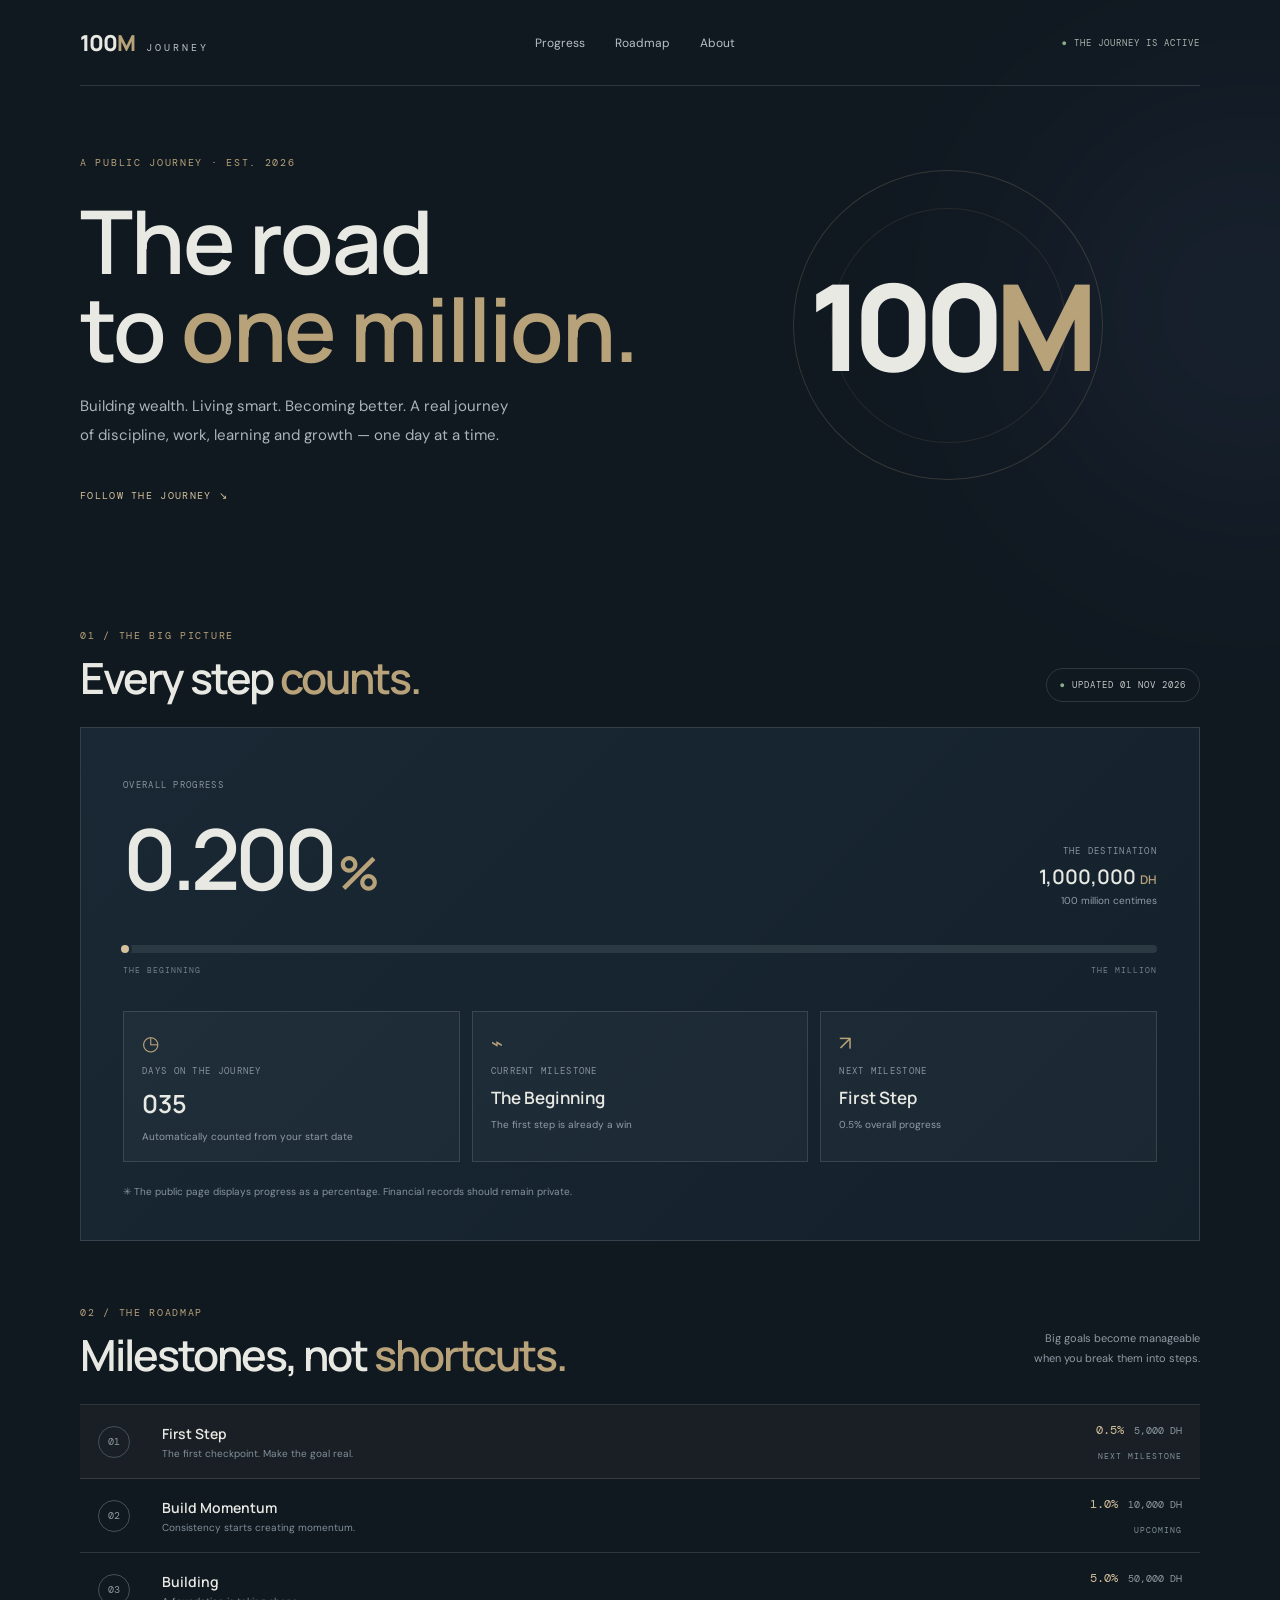
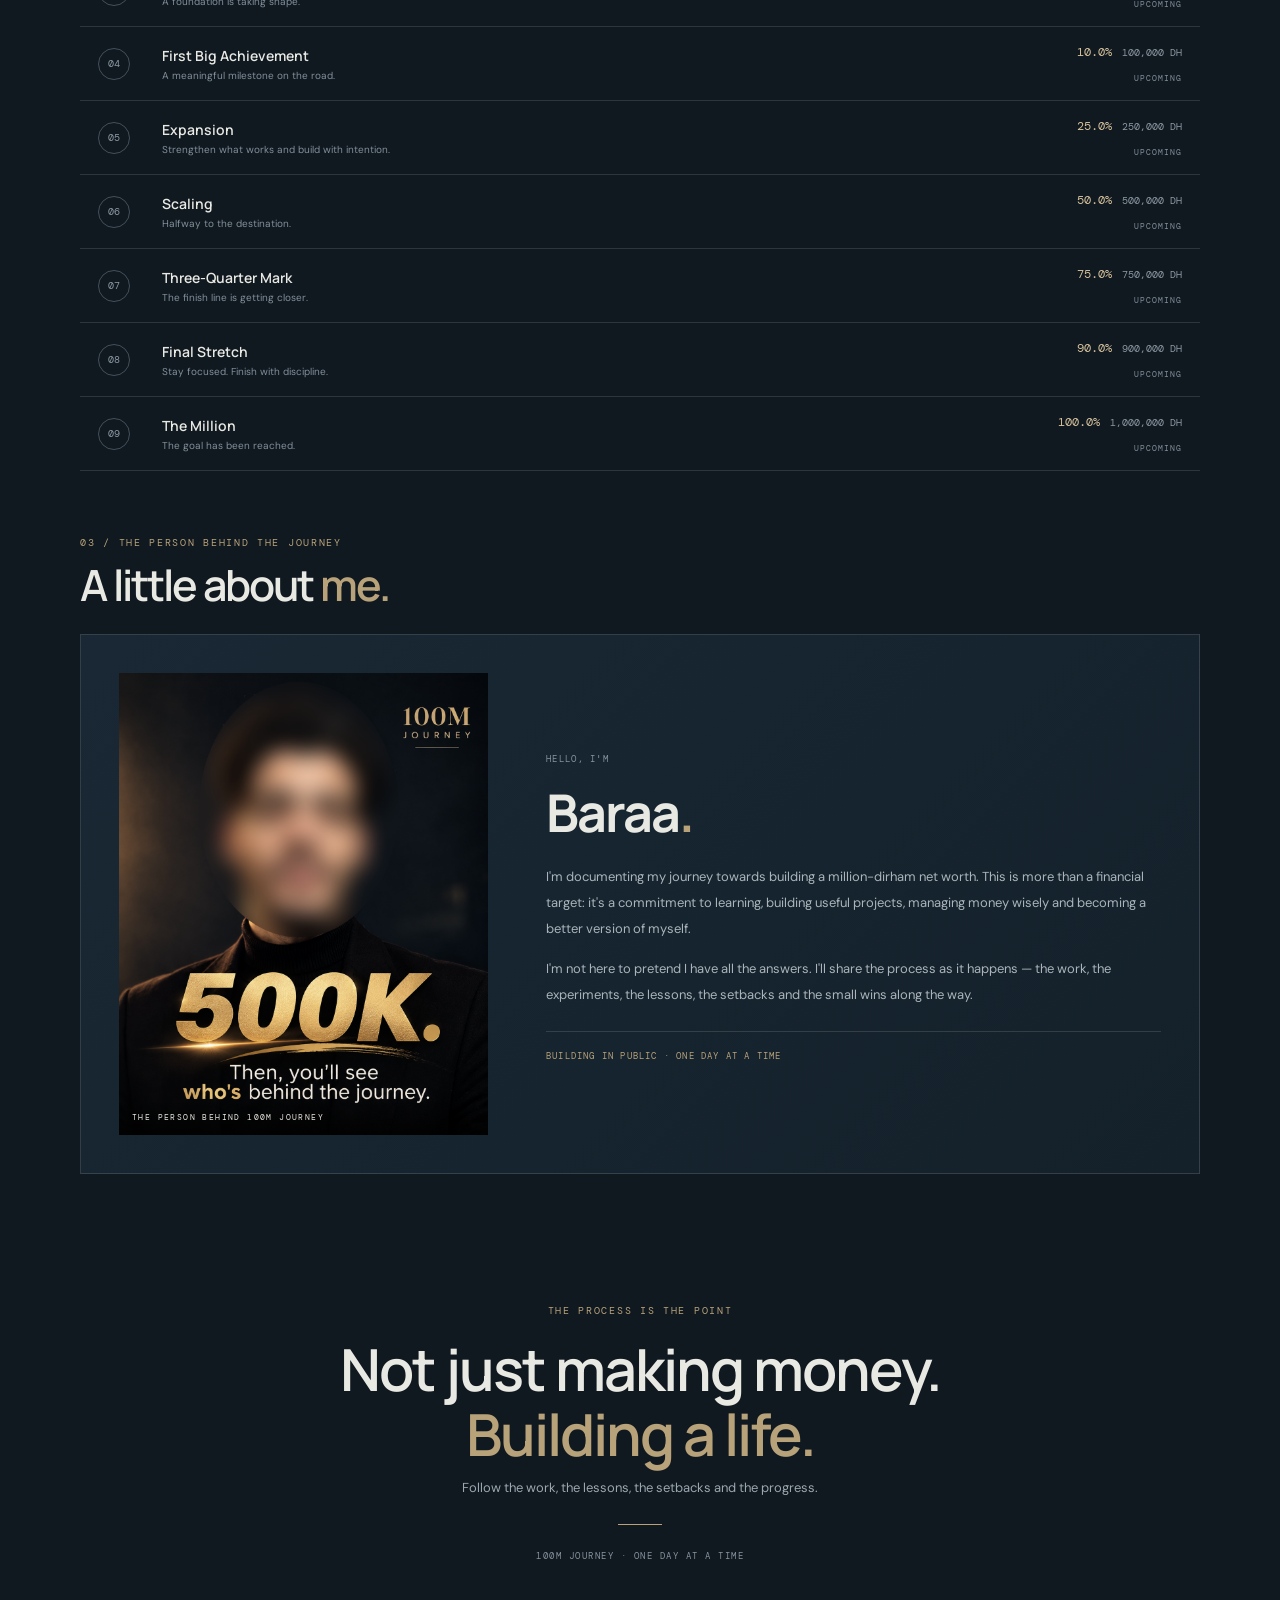
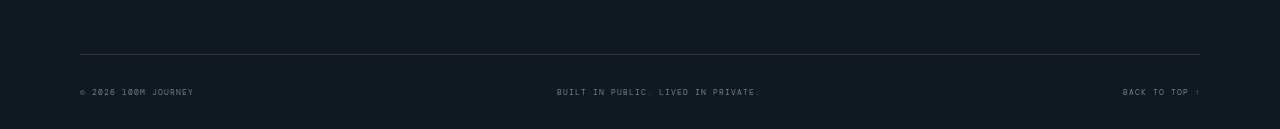
==== index.html @ 2dd2ba78 "Add files via upload" ====
<!doctype html>
<html lang="en"><head>
<meta charset="utf-8"><meta name="viewport" content="width=device-width,initial-scale=1">
<meta name="theme-color" content="#101820"><title>100M JOURNEY — Baraa</title>
<link rel="preconnect" href="https://fonts.googleapis.com">
<link href="https://fonts.googleapis.com/css2?family=DM+Sans:wght@400;500;600;700&family=Manrope:wght@400;500;600;700;800&family=DM+Mono&display=swap" rel="stylesheet">
<link rel="stylesheet" href="style.css"></head><body>
<div class="glow"></div>
<header class="wrap header"><a class="brand" href="#">100<span>M</span> <small>JOURNEY</small></a>
<nav><a href="#progress">Progress</a><a href="#roadmap">Roadmap</a><a href="#about">About</a></nav><b class="status">● THE JOURNEY IS ACTIVE</b></header>
<main>
<section class="hero wrap"><div><p class="eyebrow">A PUBLIC JOURNEY · EST. 2026</p><h1>The road<br>to <em>one million.</em></h1>
<p class="lead">Building wealth. Living smart. Becoming better. A real journey of discipline, work, learning and growth — one day at a time.</p><a class="link" href="#progress">FOLLOW THE JOURNEY ↘</a></div>
<div class="hero-art"><div class="orbit o1"></div><div class="orbit o2"></div><div class="hero-mark">100<span>M</span></div></div></section>
<section class="wrap section" id="progress"><div class="heading"><div><p class="eyebrow">01 / THE BIG PICTURE</p><h2>Every step <em>counts.</em></h2></div><div class="updated">● <span id="update-label">LATEST UPDATE</span></div></div>
<div class="panel"><div class="topline"><div><p class="micro">OVERALL PROGRESS</p><div class="big-number"><span id="progress-value">0.000</span><i>%</i></div></div>
<div class="target"><p class="micro">THE DESTINATION</p><strong>1,000,000 <small>DH</small></strong><span>100 million centimes</span></div></div>
<div class="track" role="progressbar" aria-label="Journey progress" aria-valuemin="0" aria-valuemax="100" aria-valuenow="0"><div id="progress-fill"></div><b id="progress-marker"></b></div>
<div class="scale"><span>THE BEGINNING</span><span>THE MILLION</span></div>
<div class="stats">
<article><span class="symbol">◷</span><label>DAYS ON THE JOURNEY</label><strong id="day-count">001</strong><small>Automatically counted from your start date</small></article>
<article><span class="symbol">⌁</span><label>CURRENT MILESTONE</label><strong class="smaller" id="current-milestone">The Beginning</strong><small id="milestone-subtitle">The first step is already a win</small></article>
<article><span class="symbol">↗</span><label>NEXT MILESTONE</label><strong class="smaller" id="next-milestone">First Step</strong><small id="next-milestone-subtitle">The next checkpoint</small></article></div>
<p class="privacy">✳ The public page displays progress as a percentage. Financial records should remain private.</p></div></section>
<section class="wrap section" id="roadmap"><div class="heading"><div><p class="eyebrow">02 / THE ROADMAP</p><h2>Milestones, not <em>shortcuts.</em></h2></div><p class="aside">Big goals become manageable<br>when you break them into steps.</p></div><div id="roadmap-list" class="roadmap"></div></section>
<section class="wrap section" id="about"><div class="heading"><div><p class="eyebrow">03 / THE PERSON BEHIND THE JOURNEY</p><h2>A little about <em>me.</em></h2></div></div>
<div class="about"><div class="portrait"><img src="baraa-profile.png" alt="Portrait of Baraa" onerror="this.style.display='none';this.nextElementSibling.style.display='grid'"><div class="placeholder">B</div><span>THE PERSON BEHIND 100M JOURNEY</span></div>
<div class="bio"><label>HELLO, I'M</label><h3>Baraa<span>.</span></h3>
<p>I'm documenting my journey towards building a million-dirham net worth. This is more than a financial target: it's a commitment to learning, building useful projects, managing money wisely and becoming a better version of myself.</p>
<p>I'm not here to pretend I have all the answers. I'll share the process as it happens — the work, the experiments, the lessons, the setbacks and the small wins along the way.</p>
<div class="signature">BUILDING IN PUBLIC · ONE DAY AT A TIME</div></div></div></section>
<section class="closing wrap"><p class="eyebrow">THE PROCESS IS THE POINT</p><h2>Not just making money.<br><em>Building a life.</em></h2><p>Follow the work, the lessons, the setbacks and the progress.</p><div class="rule"></div><small>100M JOURNEY · ONE DAY AT A TIME</small></section>
</main><footer class="wrap footer"><span>© <span id="year"></span> 100M JOURNEY</span><span>BUILT IN PUBLIC. LIVED IN PRIVATE.</span><a href="#">BACK TO TOP ↑</a></footer>
<script src="script.js"></script></body></html>
---- style.css ----
*{box-sizing:border-box} :root{--bg:#101820;--panel:#192834;--gold:#b7a27a;--light:#d4c19b;--white:#e9e9e3;--muted:#929da5;--line:#ffffff20}
html{scroll-behavior:smooth}body{margin:0;background:var(--bg);color:var(--white);font-family:"DM Sans",sans-serif;overflow-x:hidden}a{color:inherit;text-decoration:none}.wrap{width:min(1120px,calc(100% - 48px));margin:auto;position:relative}.glow{position:absolute;width:420px;height:420px;right:-180px;top:100px;border-radius:50%;background:#526b9c;filter:blur(130px);opacity:.13;pointer-events:none}
.header{height:86px;display:flex;align-items:center;justify-content:space-between;border-bottom:1px solid var(--line);z-index:1}.brand{font:800 22px Manrope;letter-spacing:-1px}.brand span,.hero-mark span{color:var(--gold)}.brand small{font:10px "DM Mono";letter-spacing:3px;color:#bbc2c5;margin-left:8px}nav{display:flex;gap:30px;color:#b7c0c5;font-size:12px}nav a:hover,.footer a:hover{color:var(--light)}.status{font:9px "DM Mono";letter-spacing:1px;color:#a9b6ae}.status:first-letter{color:#8aab8d}
.hero{min-height:470px;display:grid;grid-template-columns:1.1fr .9fr;align-items:center;padding:60px 0}.eyebrow{font:10px "DM Mono";letter-spacing:1.7px;color:var(--gold)}h1,h2,h3{font-family:Manrope;letter-spacing:-2px}h1{font-size:clamp(54px,7vw,88px);line-height:1;margin:27px 0 20px;font-weight:600}h1 em,h2 em{font-style:normal;color:var(--gold)}.lead{max-width:430px;color:#aab4ba;font-size:15px;line-height:1.9}.link{display:inline-block;margin-top:25px;color:var(--light);font:10px "DM Mono";letter-spacing:1.3px}.hero-art{min-height:320px;display:grid;place-items:center;position:relative}.orbit{position:absolute;border:1px solid #b7a27a38;border-radius:50%;transform:rotate(-22deg)}.o1{width:310px;height:310px}.o2{width:235px;height:235px;border-color:#b7a27a20}.hero-mark{font:800 clamp(75px,10vw,120px) Manrope;letter-spacing:-10px;z-index:1}
.section{padding-top:55px}.heading{display:flex;align-items:end;justify-content:space-between;margin-bottom:25px}.heading .eyebrow{margin-bottom:12px}h2{font-size:clamp(30px,4vw,43px);line-height:1.12;font-weight:600;margin:0}.updated{border:1px solid var(--line);border-radius:30px;padding:10px 13px;color:#c5c9c7;font:9px "DM Mono";letter-spacing:1px}.updated:first-letter{color:#8aab8d}
.panel{background:linear-gradient(135deg,#192834,#14212b);border:1px solid var(--line);padding:clamp(22px,4vw,42px)}.topline{display:flex;justify-content:space-between;align-items:end}.micro,.stats label,.bio label{font:9px "DM Mono";letter-spacing:1.3px;color:#87949d}.big-number{font:600 clamp(56px,8vw,84px) Manrope;letter-spacing:-5px;margin-top:7px}.big-number i{font-style:normal;font-size:.55em;color:var(--gold);margin-left:5px}.target{text-align:right;padding-bottom:8px}.target p{margin:0 0 6px}.target strong{font:600 20px Manrope}.target strong small{font-size:12px;color:var(--gold)}.target span{display:block;color:var(--muted);font-size:10px;margin-top:4px}
.track{height:8px;background:#2b3943;border-radius:20px;margin-top:30px;position:relative}.track div{height:100%;width:0;background:linear-gradient(90deg,#526b91,var(--gold));border-radius:20px;transition:width .7s}.track b{position:absolute;width:14px;height:14px;border-radius:50%;background:var(--light);border:3px solid #192834;top:50%;left:0;transform:translate(-50%,-50%);transition:left .7s}.scale{display:flex;justify-content:space-between;color:#71808a;font:8px "DM Mono";letter-spacing:1px;margin-top:12px}.stats{display:grid;grid-template-columns:repeat(3,1fr);gap:12px;margin-top:36px}.stats article{min-height:140px;padding:18px;border:1px solid var(--line);background:#ffffff08;display:flex;flex-direction:column;align-items:flex-start;gap:9px}.symbol{color:var(--gold);font-size:20px}.stats strong{font:600 25px Manrope}.stats strong.smaller{font-size:17px}.stats small{font-size:10px;color:var(--muted)}.privacy{color:#87949d;font-size:10px;margin:23px 0 0}.aside{font-size:11px;line-height:1.8;color:#8f9ba3;text-align:right}
.roadmap{border-top:1px solid var(--line)}.milestone{display:grid;grid-template-columns:48px 1fr auto;gap:16px;align-items:center;padding:17px 18px;border-bottom:1px solid var(--line)}.milestone.active{background:#b7a27a0d}.milestone-index{width:32px;height:32px;border:1px solid #43515b;border-radius:50%;display:grid;place-items:center;color:#8d9aa2;font:10px "DM Mono"}.milestone.completed .milestone-index{border-color:var(--gold);color:var(--light);background:#b7a27a20}.milestone-name{font:600 14px Manrope}.milestone-detail{font-size:10px;color:#81909a;margin-top:4px}.milestone-right{text-align:right;display:flex;justify-content:flex-end;align-items:baseline;gap:10px;flex-wrap:wrap}.milestone-percent{font:12px "DM Mono";color:var(--light)}.milestone-amount{font:10px "DM Mono";color:#8d9aa2}.milestone-state{width:100%;font:8px "DM Mono";letter-spacing:1px;color:#81909a;margin-top:3px}
.about{display:grid;grid-template-columns:minmax(240px,.75fr) 1.25fr;gap:clamp(25px,5vw,58px);align-items:center;background:linear-gradient(135deg,#192834,#14212b);border:1px solid var(--line);padding:clamp(20px,4vw,38px)}.portrait{position:relative;min-height:340px;background:#202f3a;overflow:hidden}.portrait img{width:100%;height:100%;min-height:340px;object-fit:cover;display:block;filter:saturate(.75)}.placeholder{display:none;position:absolute;inset:0;place-items:center;background:linear-gradient(145deg,#263746,#121d26);color:var(--gold);font:800 110px Manrope}.portrait>span{position:absolute;bottom:0;left:0;right:0;padding:13px;background:linear-gradient(transparent,#000b);font:8px "DM Mono";letter-spacing:1.4px}.bio h3{font-size:clamp(35px,5vw,52px);margin:10px 0 16px}.bio h3 span{color:var(--gold)}.bio p{font-size:13px;line-height:2;color:#aab4ba;margin:0 0 14px}.signature{border-top:1px solid var(--line);padding-top:18px;margin-top:23px;color:var(--gold);font:9px "DM Mono";letter-spacing:1.2px}
.closing{text-align:center;padding:120px 0 90px}.closing .eyebrow{margin-bottom:20px}.closing h2{font-size:clamp(36px,5vw,58px)}.closing>p:not(.eyebrow){font-size:13px;color:#9ba7ae}.rule{width:44px;height:1px;background:var(--gold);margin:28px auto 18px}.closing small{font:9px "DM Mono";letter-spacing:1.5px;color:#87949d}.footer{min-height:75px;border-top:1px solid var(--line);display:flex;justify-content:space-between;align-items:center;color:#71808a;font:8px "DM Mono";letter-spacing:1px}
@media(max-width:700px){.wrap{width:calc(100% - 34px)}.header{height:72px}nav{gap:13px;font-size:10px}.status{display:none}.hero{grid-template-columns:1fr;padding:58px 0 28px;min-height:0}.hero-art{min-height:240px}.o1{width:235px;height:235px}.o2{width:180px;height:180px}.heading{align-items:flex-start}.aside{display:none}.topline{align-items:flex-start}.target strong{font-size:15px}.target span{font-size:9px}.stats{grid-template-columns:1fr;gap:8px;margin-top:25px}.stats article{min-height:0;display:grid;grid-template-columns:28px 1fr;gap:5px 10px;padding:14px}.symbol{grid-row:span 2}.stats label,.stats strong,.stats small{grid-column:2}.stats strong{font-size:21px}.milestone{grid-template-columns:34px minmax(0,1fr) auto;gap:9px;padding:15px 7px}.milestone-name{font-size:12px}.milestone-detail{font-size:9px}.milestone-right{max-width:125px;gap:5px}.milestone-percent{font-size:10px}.milestone-amount{font-size:9px}.about{grid-template-columns:1fr;gap:22px}.portrait,.portrait img{min-height:300px;max-height:420px}.placeholder{font-size:90px}.closing{padding:85px 0 70px}.footer{gap:12px;flex-wrap:wrap;padding:20px 0}}
@media(max-width:390px){nav{gap:8px}nav a{font-size:9px}.brand small{letter-spacing:2px}.panel{padding:18px}.big-number{font-size:53px}.milestone{grid-template-columns:30px minmax(0,1fr) auto}.milestone-right{max-width:105px}}
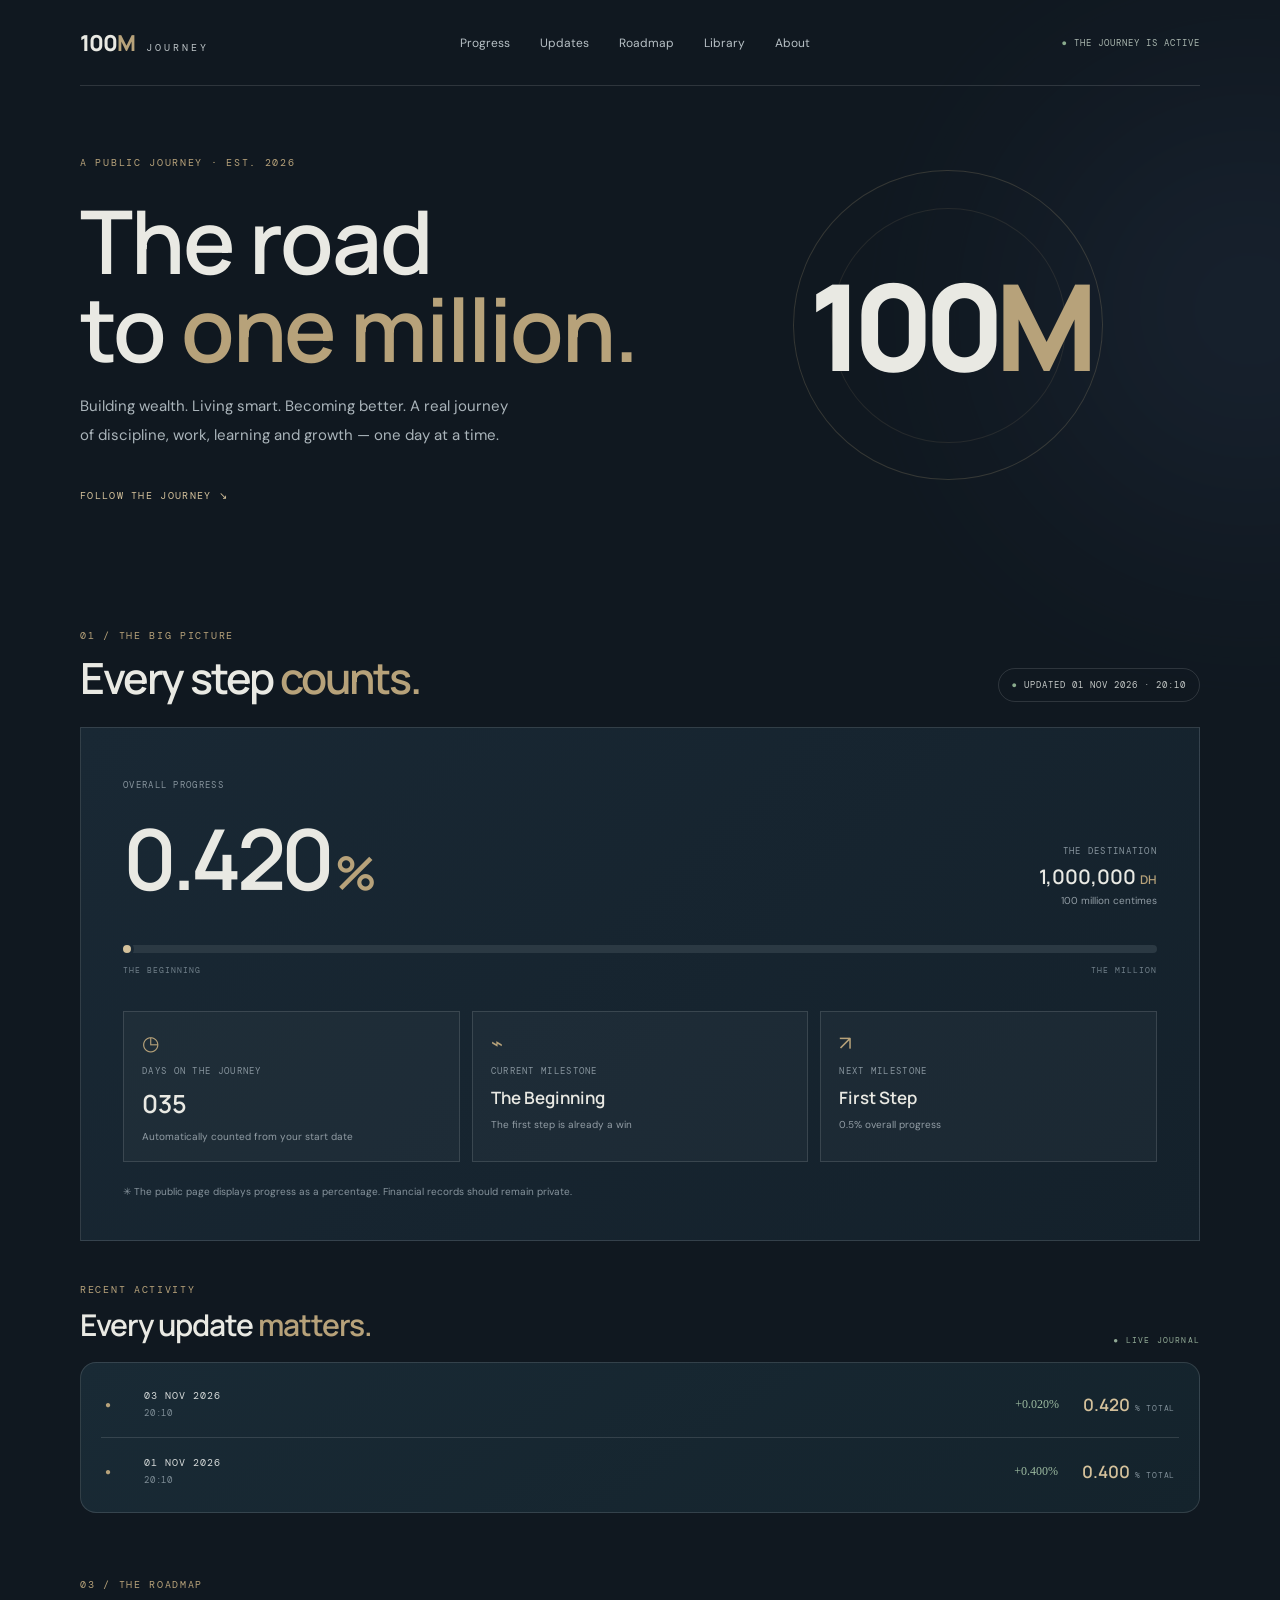
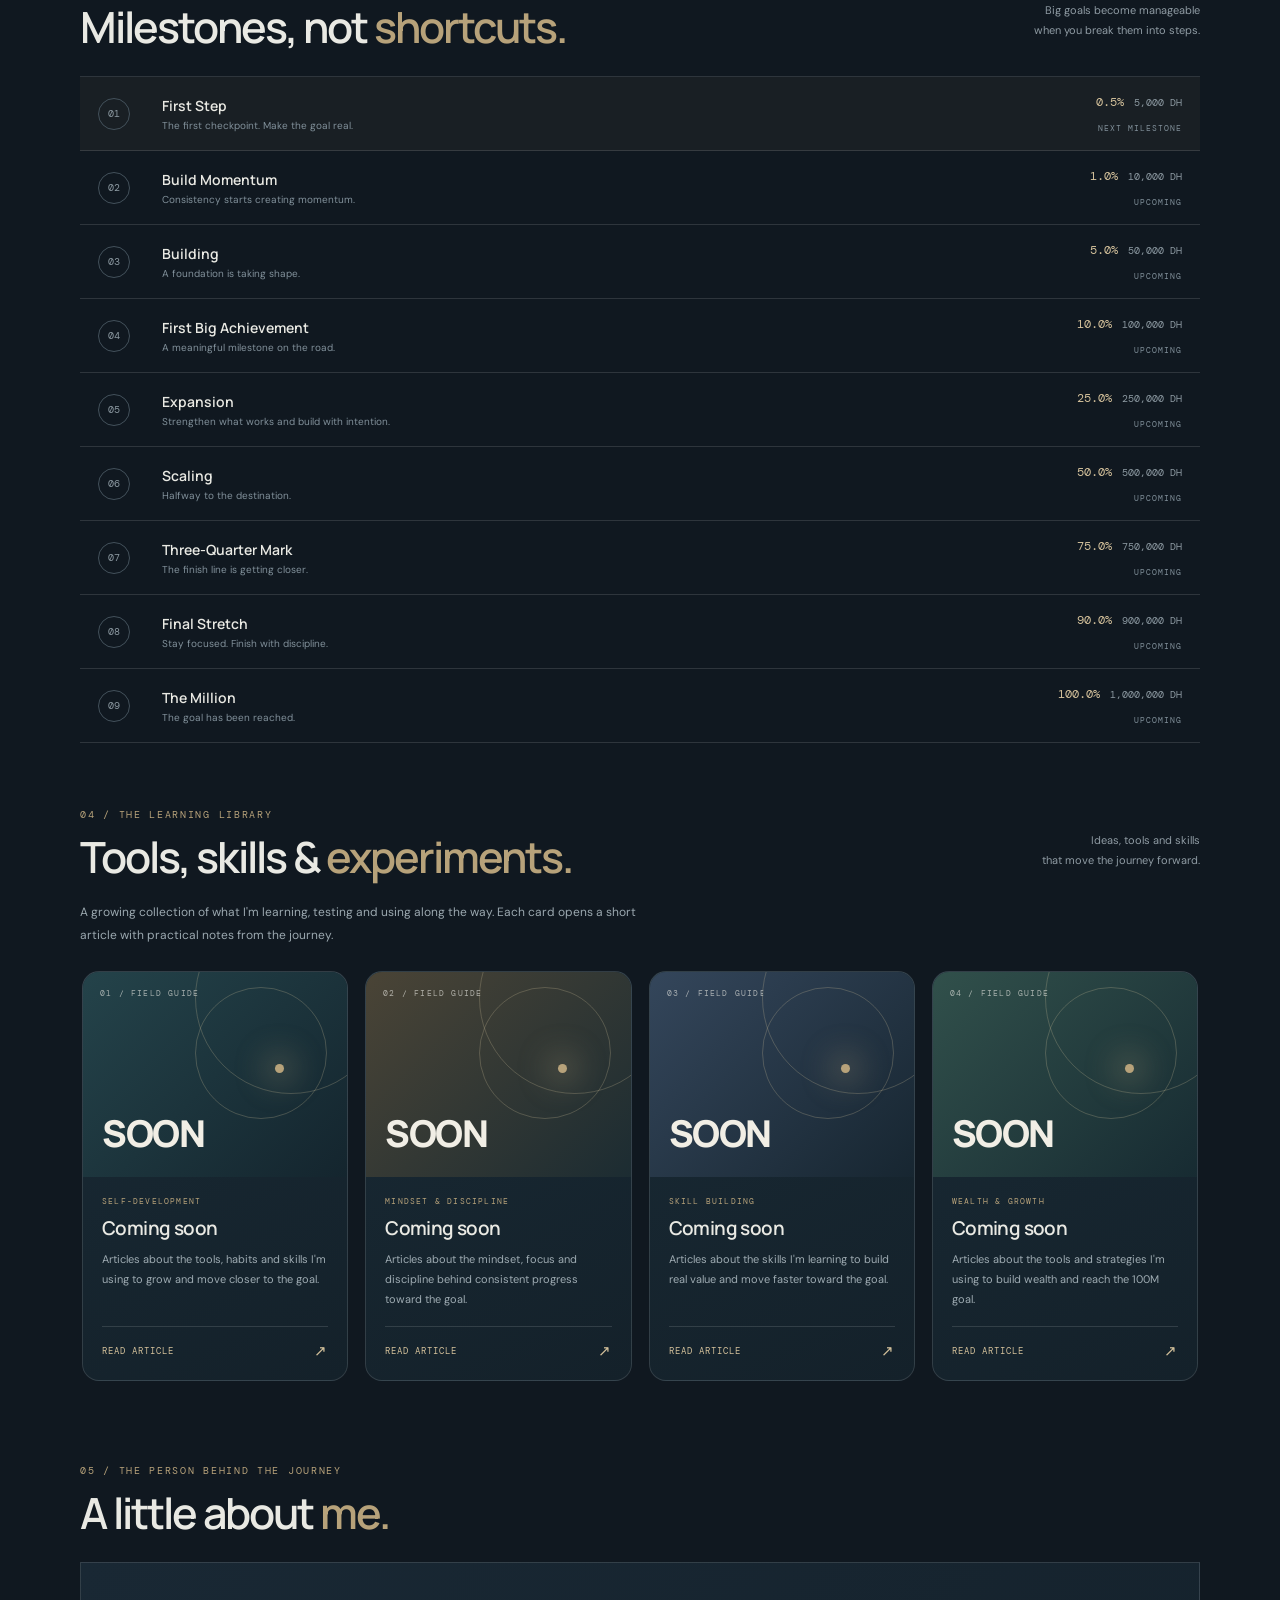
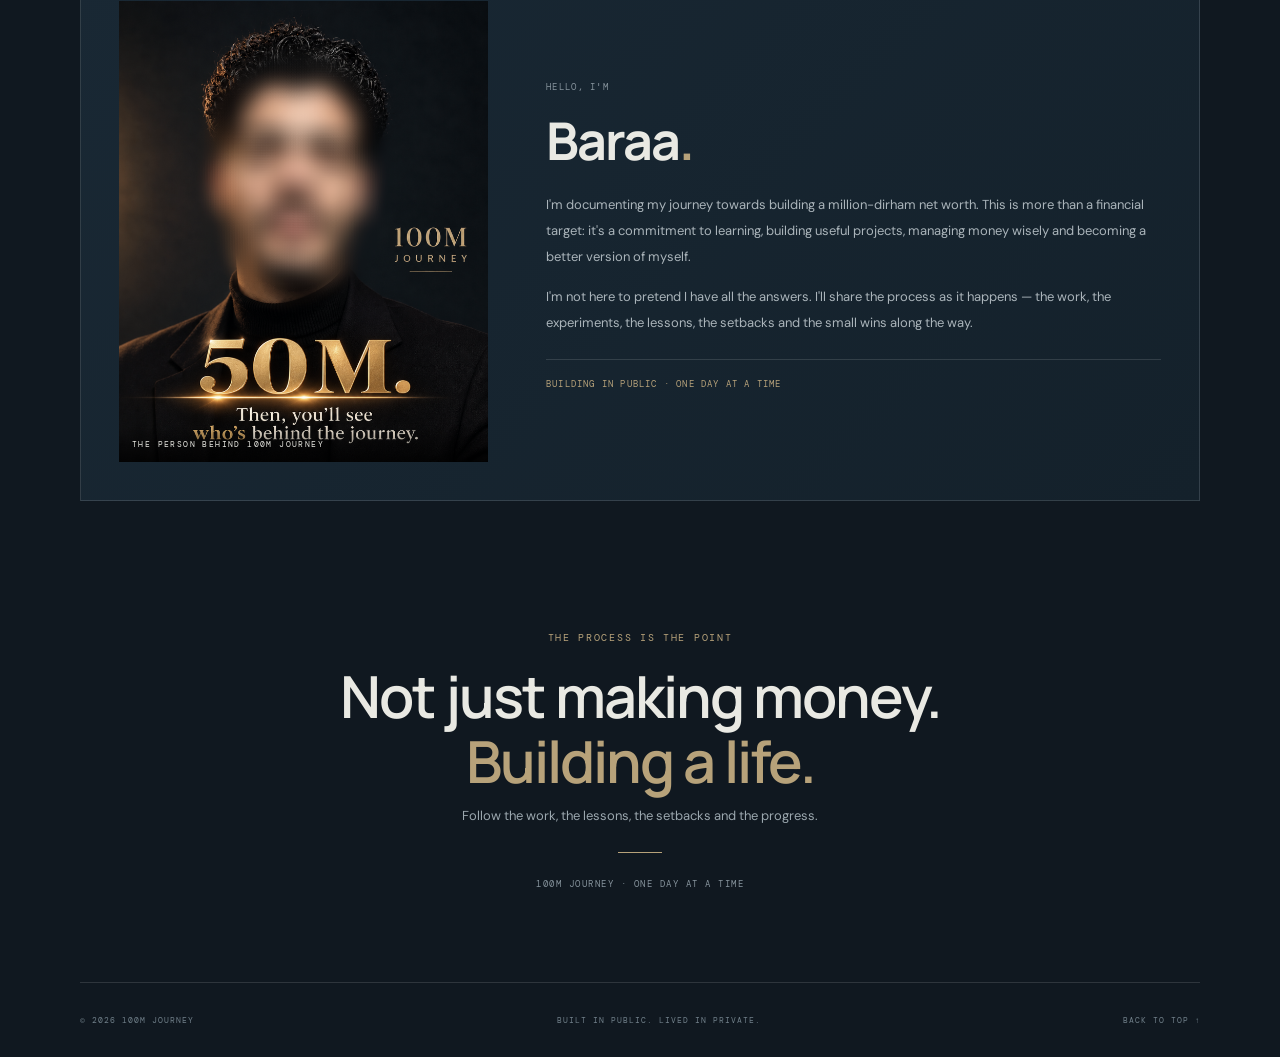
==== commit f6c77e25: "Add files via upload" ====
--- a/index.html
+++ b/index.html
@@ -7,7 +7,7 @@
 <link rel="stylesheet" href="style.css"></head><body>
 <div class="glow"></div>
 <header class="wrap header"><a class="brand" href="#">100<span>M</span> <small>JOURNEY</small></a>
-<nav><a href="#progress">Progress</a><a href="#roadmap">Roadmap</a><a href="#about">About</a></nav><b class="status">● THE JOURNEY IS ACTIVE</b></header>
+<nav><a href="#progress">Progress</a><a href="#updates">Updates</a><a href="#roadmap">Roadmap</a><a href="#library">Library</a><a href="#about">About</a></nav><b class="status">● THE JOURNEY IS ACTIVE</b></header>
 <main>
 <section class="hero wrap"><div><p class="eyebrow">A PUBLIC JOURNEY · EST. 2026</p><h1>The road<br>to <em>one million.</em></h1>
 <p class="lead">Building wealth. Living smart. Becoming better. A real journey of discipline, work, learning and growth — one day at a time.</p><a class="link" href="#progress">FOLLOW THE JOURNEY ↘</a></div>
@@ -21,14 +21,25 @@
 <article><span class="symbol">◷</span><label>DAYS ON THE JOURNEY</label><strong id="day-count">001</strong><small>Automatically counted from your start date</small></article>
 <article><span class="symbol">⌁</span><label>CURRENT MILESTONE</label><strong class="smaller" id="current-milestone">The Beginning</strong><small id="milestone-subtitle">The first step is already a win</small></article>
 <article><span class="symbol">↗</span><label>NEXT MILESTONE</label><strong class="smaller" id="next-milestone">First Step</strong><small id="next-milestone-subtitle">The next checkpoint</small></article></div>
-<p class="privacy">✳ The public page displays progress as a percentage. Financial records should remain private.</p></div></section>
-<section class="wrap section" id="roadmap"><div class="heading"><div><p class="eyebrow">02 / THE ROADMAP</p><h2>Milestones, not <em>shortcuts.</em></h2></div><p class="aside">Big goals become manageable<br>when you break them into steps.</p></div><div id="roadmap-list" class="roadmap"></div></section>
-<section class="wrap section" id="about"><div class="heading"><div><p class="eyebrow">03 / THE PERSON BEHIND THE JOURNEY</p><h2>A little about <em>me.</em></h2></div></div>
+<p class="privacy">✳ The public page displays progress as a percentage. Financial records should remain private.</p></div>
+<div class="updates-block" id="updates"><div class="subheading"><div><p class="eyebrow">RECENT ACTIVITY</p><h3>Every update <em>matters.</em></h3></div><span class="live-note">● LIVE JOURNAL</span></div><div class="updates-panel"><div id="updates-list" class="updates-list"></div></div></div></section>
+<section class="wrap section" id="roadmap"><div class="heading"><div><p class="eyebrow">03 / THE ROADMAP</p><h2>Milestones, not <em>shortcuts.</em></h2></div><p class="aside">Big goals become manageable<br>when you break them into steps.</p></div><div id="roadmap-list" class="roadmap"></div></section>
+<section class="wrap section" id="library"><div class="heading"><div><p class="eyebrow">04 / THE LEARNING LIBRARY</p><h2>Tools, skills & <em>experiments.</em></h2></div><p class="aside">Ideas, tools and skills<br>that move the journey forward.</p></div>
+<p class="library-intro">A growing collection of what I'm learning, testing and using along the way. Each card opens a short article with practical notes from the journey.</p>
+<div class="article-track" id="article-track"></div></section>
+<section class="wrap section" id="about"><div class="heading"><div><p class="eyebrow">05 / THE PERSON BEHIND THE JOURNEY</p><h2>A little about <em>me.</em></h2></div></div>
 <div class="about"><div class="portrait"><img src="baraa-profile.png" alt="Portrait of Baraa" onerror="this.style.display='none';this.nextElementSibling.style.display='grid'"><div class="placeholder">B</div><span>THE PERSON BEHIND 100M JOURNEY</span></div>
 <div class="bio"><label>HELLO, I'M</label><h3>Baraa<span>.</span></h3>
 <p>I'm documenting my journey towards building a million-dirham net worth. This is more than a financial target: it's a commitment to learning, building useful projects, managing money wisely and becoming a better version of myself.</p>
 <p>I'm not here to pretend I have all the answers. I'll share the process as it happens — the work, the experiments, the lessons, the setbacks and the small wins along the way.</p>
 <div class="signature">BUILDING IN PUBLIC · ONE DAY AT A TIME</div></div></div></section>
 <section class="closing wrap"><p class="eyebrow">THE PROCESS IS THE POINT</p><h2>Not just making money.<br><em>Building a life.</em></h2><p>Follow the work, the lessons, the setbacks and the progress.</p><div class="rule"></div><small>100M JOURNEY · ONE DAY AT A TIME</small></section>
-</main><footer class="wrap footer"><span>© <span id="year"></span> 100M JOURNEY</span><span>BUILT IN PUBLIC. LIVED IN PRIVATE.</span><a href="#">BACK TO TOP ↑</a></footer>
+</main>
+<div class="article-modal" id="article-modal" aria-hidden="true" role="dialog" aria-modal="true" aria-label="Article">
+  <div class="article-modal-page">
+    <div class="article-modal-toolbar"><span class="brand">100<span>M</span> <small>JOURNEY</small></span><button type="button" id="article-modal-close" aria-label="Close article">× <span>CLOSE</span></button></div>
+    <div id="article-modal-content"></div>
+  </div>
+</div>
+<footer class="wrap footer"><span>© <span id="year"></span> 100M JOURNEY</span><span>BUILT IN PUBLIC. LIVED IN PRIVATE.</span><a href="#">BACK TO TOP ↑</a></footer>
 <script src="script.js"></script></body></html>
--- a/style.css
+++ b/style.css
@@ -10,3 +10,19 @@
 .closing{text-align:center;padding:120px 0 90px}.closing .eyebrow{margin-bottom:20px}.closing h2{font-size:clamp(36px,5vw,58px)}.closing>p:not(.eyebrow){font-size:13px;color:#9ba7ae}.rule{width:44px;height:1px;background:var(--gold);margin:28px auto 18px}.closing small{font:9px "DM Mono";letter-spacing:1.5px;color:#87949d}.footer{min-height:75px;border-top:1px solid var(--line);display:flex;justify-content:space-between;align-items:center;color:#71808a;font:8px "DM Mono";letter-spacing:1px}
 @media(max-width:700px){.wrap{width:calc(100% - 34px)}.header{height:72px}nav{gap:13px;font-size:10px}.status{display:none}.hero{grid-template-columns:1fr;padding:58px 0 28px;min-height:0}.hero-art{min-height:240px}.o1{width:235px;height:235px}.o2{width:180px;height:180px}.heading{align-items:flex-start}.aside{display:none}.topline{align-items:flex-start}.target strong{font-size:15px}.target span{font-size:9px}.stats{grid-template-columns:1fr;gap:8px;margin-top:25px}.stats article{min-height:0;display:grid;grid-template-columns:28px 1fr;gap:5px 10px;padding:14px}.symbol{grid-row:span 2}.stats label,.stats strong,.stats small{grid-column:2}.stats strong{font-size:21px}.milestone{grid-template-columns:34px minmax(0,1fr) auto;gap:9px;padding:15px 7px}.milestone-name{font-size:12px}.milestone-detail{font-size:9px}.milestone-right{max-width:125px;gap:5px}.milestone-percent{font-size:10px}.milestone-amount{font-size:9px}.about{grid-template-columns:1fr;gap:22px}.portrait,.portrait img{min-height:300px;max-height:420px}.placeholder{font-size:90px}.closing{padding:85px 0 70px}.footer{gap:12px;flex-wrap:wrap;padding:20px 0}}
 @media(max-width:390px){nav{gap:8px}nav a{font-size:9px}.brand small{letter-spacing:2px}.panel{padding:18px}.big-number{font-size:53px}.milestone{grid-template-columns:30px minmax(0,1fr) auto}.milestone-right{max-width:105px}}
+
+
+/* Recent updates */
+.updates-block{margin-top:42px}.subheading{display:flex;justify-content:space-between;align-items:end;margin-bottom:17px}.subheading .eyebrow{margin:0 0 8px}.subheading h3{font-size:clamp(23px,3vw,30px);font-weight:600;margin:0;letter-spacing:-1px}.subheading h3 em{font-style:normal;color:var(--gold)}.live-note{font:8px "DM Mono";letter-spacing:1.2px;color:#91a995}.updates-list{border-top:1px solid var(--line)}.update-item{display:grid;grid-template-columns:34px 1fr auto;gap:15px;align-items:center;padding:17px 15px;border-bottom:1px solid var(--line);background:#ffffff04}.update-pin{width:28px;height:28px;border:1px solid #52616a;border-radius:50%;display:grid;place-items:center;color:var(--gold);font-size:12px}.update-pin span{font-size:9px}.update-meta{display:flex;align-items:center;gap:8px;color:#82919a;font:9px "DM Mono";letter-spacing:.7px}.update-meta b{color:var(--gold);font-size:8px;font-weight:500}.update-copy>strong{display:block;font:500 13px Manrope;margin-top:6px}.update-result{text-align:right}.update-result strong{display:block;color:var(--light);font:600 18px Manrope}.update-result small{display:block;color:#7e8b94;font:8px "DM Mono";letter-spacing:.8px;margin-top:4px}.empty-update{padding:22px;color:var(--muted);font-size:12px;border-bottom:1px solid var(--line)}
+/* Learning library */
+.library-intro{max-width:590px;color:#9ba8af;font-size:12px;line-height:1.9;margin:-5px 0 22px}.article-track{display:grid;grid-auto-columns:minmax(250px,1fr);grid-auto-flow:column;gap:17px;overflow-x:auto;padding:2px 2px 18px;scroll-snap-type:x mandatory;scrollbar-width:thin;scrollbar-color:#52616a transparent}.learning-card{min-width:0;border:1px solid var(--line);background:linear-gradient(155deg,#192a35,#14212a);border-radius:17px;overflow:hidden;scroll-snap-align:start}.learning-visual{height:205px;position:relative;overflow:hidden;display:flex;align-items:flex-end;padding:19px;background:#17343c}.learning-visual:before,.learning-visual:after{content:"";position:absolute;border:1px solid #d4c19b40;border-radius:50%;width:190px;height:190px;right:-40px;top:-70px}.learning-visual:after{width:130px;height:130px;right:20px;top:15px}.visual-index{position:absolute;left:17px;top:16px;color:#e9e9e3a8;font:8px "DM Mono";letter-spacing:1.2px}.visual-word{position:relative;z-index:1;font:800 clamp(25px,3vw,37px) Manrope;letter-spacing:-1.5px;color:#f1eee5}.visual-orbit{position:absolute;width:9px;height:9px;border-radius:50%;background:var(--gold);right:24%;top:45%;box-shadow:0 0 30px 12px #b7a27a40}.visual-product{background:linear-gradient(135deg,#24434a,#14252e)}.visual-marketing{background:linear-gradient(135deg,#4a4436,#1c2c32)}.visual-ai{background:linear-gradient(135deg,#34465b,#172631)}.visual-web{background:linear-gradient(135deg,#31504b,#172b32)}.visual-focus{background:linear-gradient(135deg,#514638,#1d2c33)}.learning-content{padding:19px}.learning-category{font:8px "DM Mono";letter-spacing:1.2px;color:var(--gold);margin:0 0 9px}.learning-content h3{font-size:19px;letter-spacing:-.6px;margin:0 0 9px;font-weight:600}.learning-description{font-size:11px;line-height:1.8;color:#9eabb2;min-height:60px;margin:0 0 16px}.article-more{border-top:1px solid var(--line);padding-top:13px}.article-more summary{list-style:none;cursor:pointer;display:flex;justify-content:space-between;color:var(--light);font:9px "DM Mono";letter-spacing:1px}.article-more summary::-webkit-details-marker{display:none}.article-more[open] summary{margin-bottom:12px}.article-more>p{font-size:11px;line-height:1.9;color:#aab4ba;margin:0}
+@media(max-width:700px){nav{gap:10px;overflow-x:auto;max-width:65%;white-space:nowrap}.updates-block{margin-top:30px}.update-item{grid-template-columns:27px 1fr auto;gap:9px;padding:14px 5px}.update-meta{font-size:8px;gap:5px}.update-copy>strong{font-size:11px}.update-result strong{font-size:15px}.update-result small{font-size:7px}.article-track{grid-auto-columns:minmax(245px,82%);gap:12px}.learning-visual{height:180px}.library-intro{font-size:11px}}
+
+/* Update history — contribution and cumulative progress */
+.updates-panel{border:1px solid var(--line);border-radius:16px;background:linear-gradient(145deg,#192a35,#14232c);padding:8px 20px}
+.updates-list{border:0}.update-row{display:grid;grid-template-columns:24px minmax(0,1fr) auto;gap:15px;align-items:center;padding:18px 4px;border-bottom:1px solid var(--line)}.update-row:last-child{border-bottom:0}.update-dot{color:var(--gold);font-size:10px}.update-when{display:flex;flex-direction:column;gap:5px}.update-date{font:10px "DM Mono";letter-spacing:1px;color:#d5d9d8}.update-time{font:9px "DM Mono";letter-spacing:.8px;color:#7f8e97}.update-right{display:flex;align-items:center;gap:24px;text-align:right}.update-delta{font:500 12px "DM Mono";color:#9bb99f}.update-total{font:600 17px Manrope;color:var(--light);white-space:nowrap}.update-total i{font:8px "DM Mono";font-style:normal;color:#7f8e97;margin-left:5px;letter-spacing:.7px}.empty-update{border:0}
+/* Clickable article cards */
+.learning-card{appearance:none;text-align:left;color:inherit;font:inherit;cursor:pointer;padding:0;width:100%;transition:transform .25s,border-color .25s}.learning-card:hover{transform:translateY(-4px);border-color:#b7a27a88}.learning-content{display:flex;flex-direction:column;align-items:stretch}.article-open{display:flex;justify-content:space-between;align-items:center;border-top:1px solid var(--line);padding-top:14px;color:var(--light);font:9px "DM Mono";letter-spacing:1px}.article-open b{font-size:15px;font-weight:400}
+/* Full-screen responsive article page */
+body.modal-open{overflow:hidden}.article-modal{position:fixed;inset:0;z-index:1000;background:#050b10eF;display:none;overflow-y:auto;padding:22px}.article-modal.is-open{display:block}.article-modal-page{width:min(900px,100%);min-height:calc(100vh - 44px);margin:0 auto;background:#101e28;border:1px solid #ffffff24;border-radius:20px;overflow:hidden;box-shadow:0 25px 100px #0009}.article-modal-toolbar{height:70px;padding:0 clamp(18px,4vw,42px);display:flex;align-items:center;justify-content:space-between;border-bottom:1px solid var(--line)}.article-modal-toolbar button{background:transparent;border:1px solid #ffffff30;color:var(--white);border-radius:30px;padding:10px 14px;cursor:pointer;font:12px "DM Mono"}.article-modal-toolbar button span{font-size:9px;letter-spacing:1px;margin-left:5px}.article-modal-toolbar button:hover{border-color:var(--gold);color:var(--light)}.modal-hero{padding:clamp(38px,8vw,85px) clamp(22px,8vw,80px) 42px;background:linear-gradient(135deg,#24434a,#14252e);border-bottom:1px solid var(--line)}.modal-hero.visual-marketing{background:linear-gradient(135deg,#4a4436,#1c2c32)}.modal-hero.visual-ai{background:linear-gradient(135deg,#34465b,#172631)}.modal-hero.visual-web{background:linear-gradient(135deg,#31504b,#172b32)}.modal-hero.visual-focus{background:linear-gradient(135deg,#514638,#1d2c33)}.modal-hero>span{font:9px "DM Mono";letter-spacing:1.5px;color:var(--light)}.modal-hero h2{font-size:clamp(34px,6vw,60px);line-height:1.08;margin:18px 0 12px;color:#f1eee5}.modal-hero p{max-width:620px;color:#d0d7d7;font-size:14px;line-height:1.9;margin:0}.modal-article-body{max-width:700px;margin:auto;padding:clamp(28px,6vw,65px) 24px;color:#b9c3c8}.modal-article-body h3{font-size:22px;letter-spacing:-.5px;color:var(--light);margin:30px 0 12px}.modal-article-body p,.modal-article-body li{font-size:14px;line-height:2;margin:0 0 18px}.modal-article-body ul{padding-left:22px}.modal-foot{margin:0 clamp(22px,8vw,80px);padding:20px 0 28px;border-top:1px solid var(--line);display:flex;justify-content:space-between;color:var(--gold);font:9px "DM Mono";letter-spacing:1px}.modal-foot span{color:#7f8e97}
+@media(max-width:600px){.updates-panel{padding:4px 12px;border-radius:12px}.update-row{grid-template-columns:15px minmax(0,1fr) auto;gap:9px;padding:15px 0}.update-date{font-size:8px}.update-time{font-size:8px}.update-right{gap:10px;flex-direction:column;align-items:flex-end}.update-delta{font-size:10px}.update-total{font-size:14px}.update-total i{font-size:7px}.article-modal{padding:0}.article-modal-page{min-height:100vh;border:0;border-radius:0}.article-modal-toolbar{height:62px}.modal-hero{padding:45px 23px 32px}.modal-hero p{font-size:12px}.modal-article-body{padding:30px 23px}.modal-article-body p,.modal-article-body li{font-size:13px}.modal-foot{margin:0 23px;font-size:8px}}
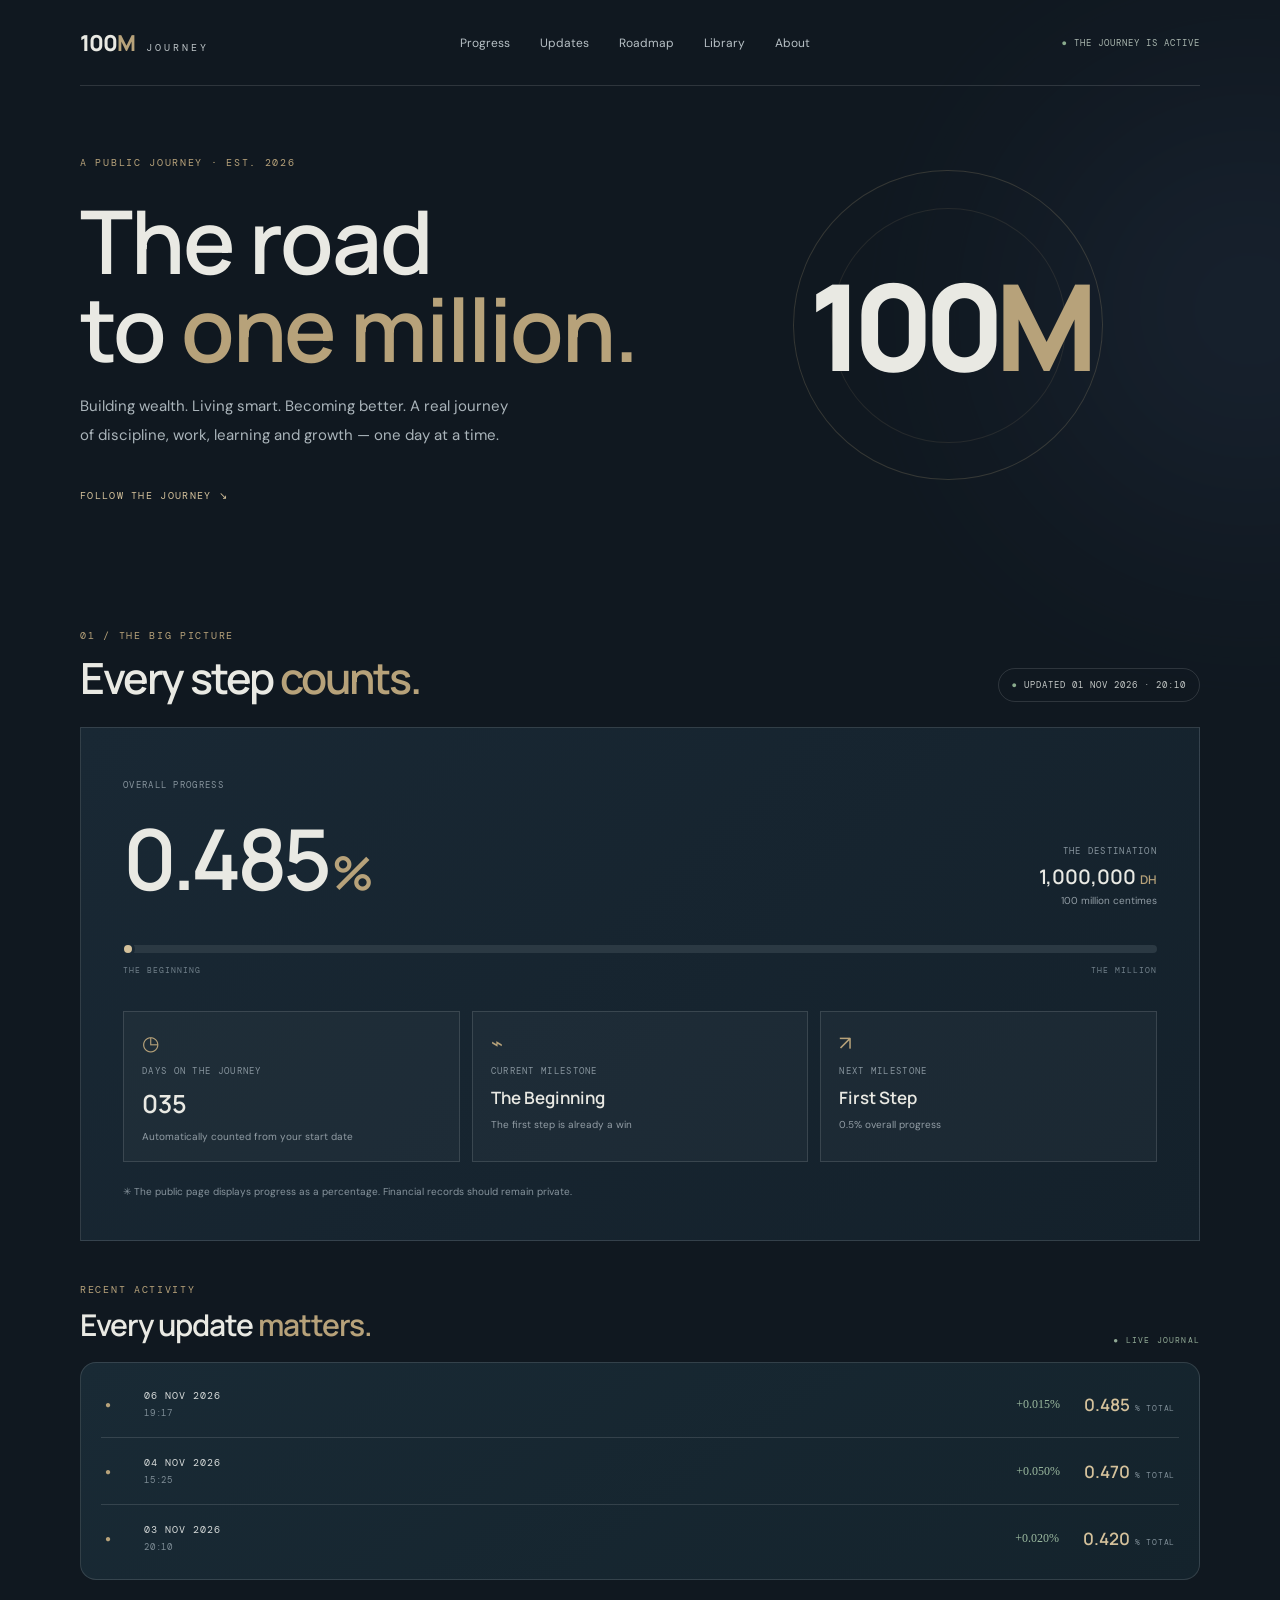
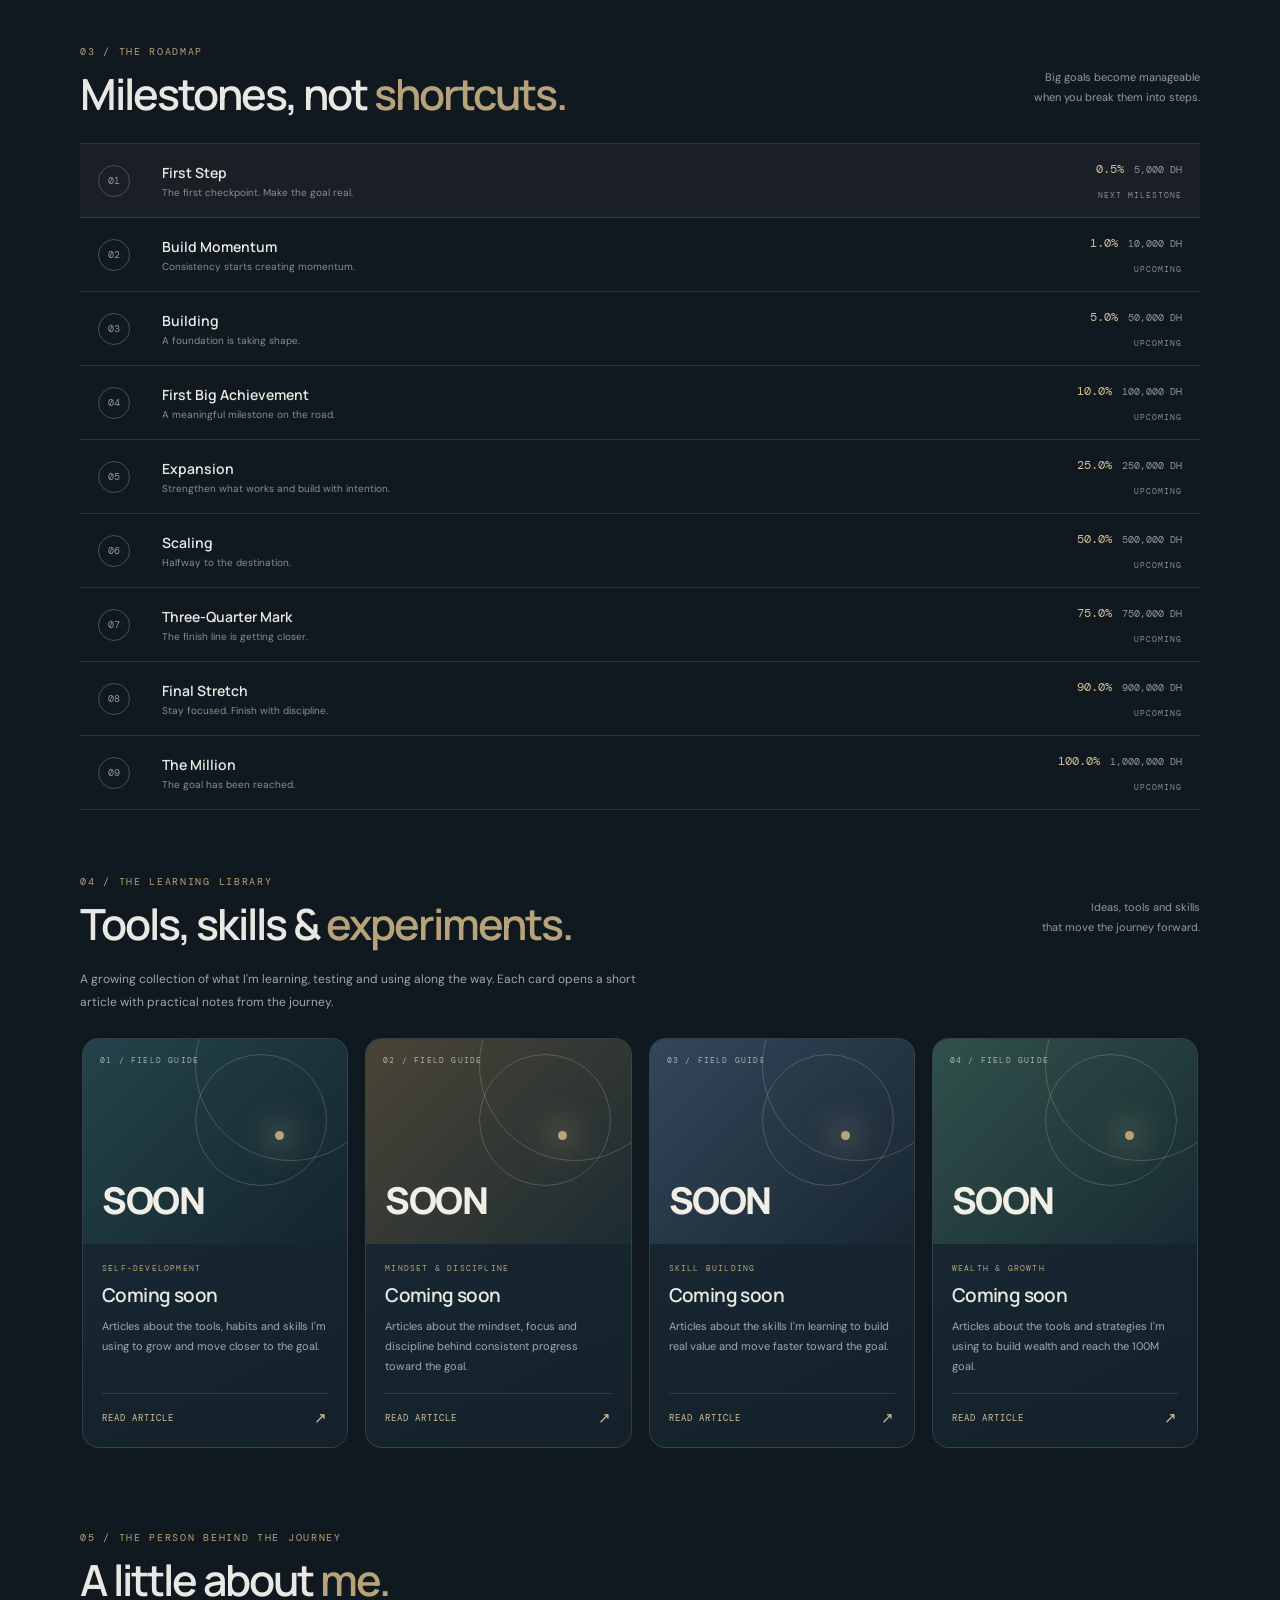
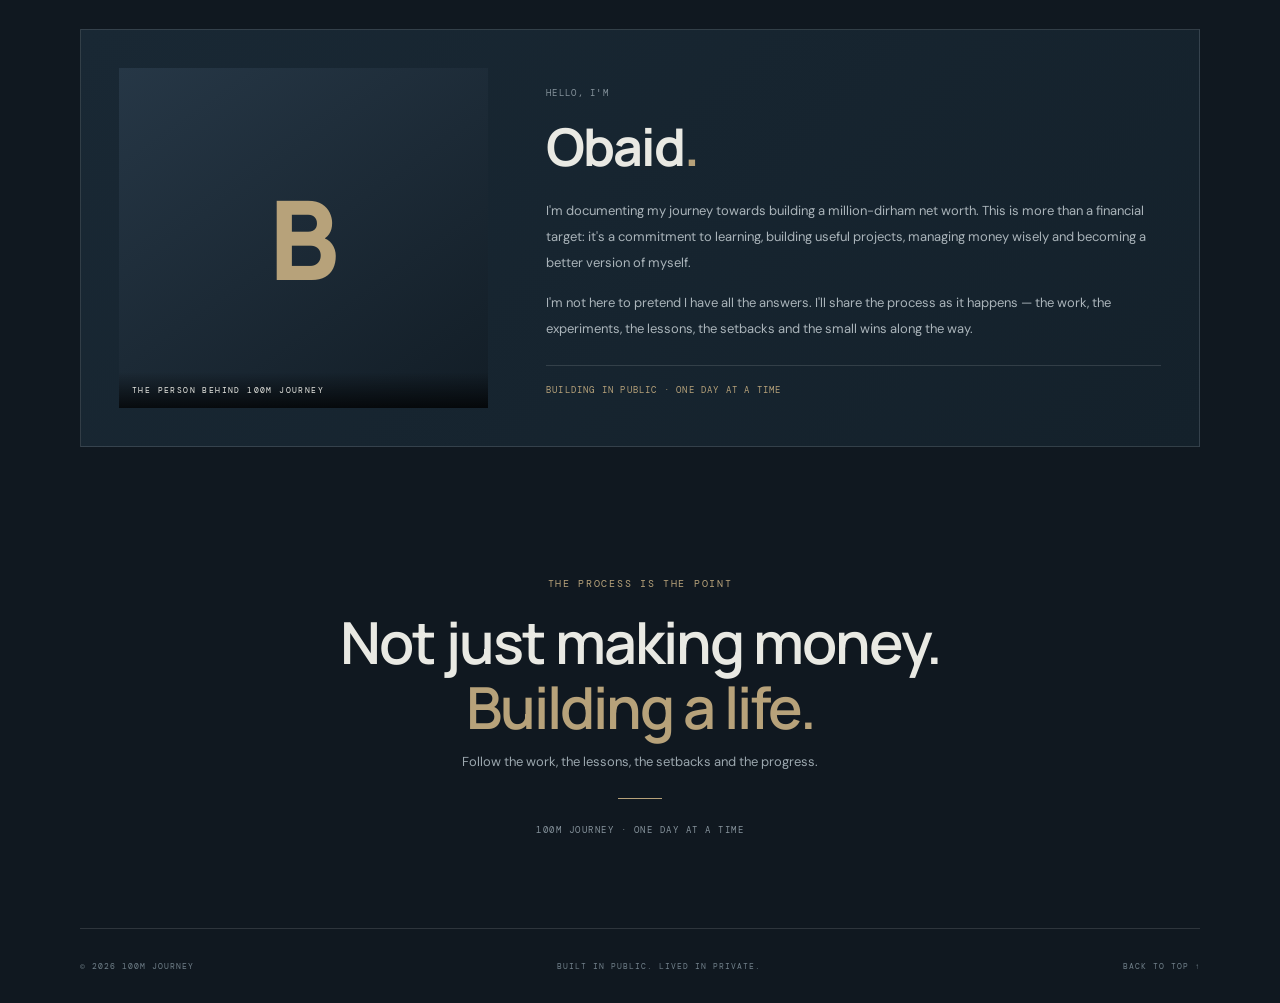
==== commit e9c535ca: "Update index.html" ====
--- a/index.html
+++ b/index.html
@@ -1,7 +1,7 @@
 <!doctype html>
 <html lang="en"><head>
 <meta charset="utf-8"><meta name="viewport" content="width=device-width,initial-scale=1">
-<meta name="theme-color" content="#101820"><title>100M JOURNEY — Baraa</title>
+<meta name="theme-color" content="#101820"><title>100M JOURNEY — Obaid</title>
 <link rel="preconnect" href="https://fonts.googleapis.com">
 <link href="https://fonts.googleapis.com/css2?family=DM+Sans:wght@400;500;600;700&family=Manrope:wght@400;500;600;700;800&family=DM+Mono&display=swap" rel="stylesheet">
 <link rel="stylesheet" href="style.css"></head><body>
@@ -28,8 +28,8 @@
 <p class="library-intro">A growing collection of what I'm learning, testing and using along the way. Each card opens a short article with practical notes from the journey.</p>
 <div class="article-track" id="article-track"></div></section>
 <section class="wrap section" id="about"><div class="heading"><div><p class="eyebrow">05 / THE PERSON BEHIND THE JOURNEY</p><h2>A little about <em>me.</em></h2></div></div>
-<div class="about"><div class="portrait"><img src="baraa-profile.png" alt="Portrait of Baraa" onerror="this.style.display='none';this.nextElementSibling.style.display='grid'"><div class="placeholder">B</div><span>THE PERSON BEHIND 100M JOURNEY</span></div>
-<div class="bio"><label>HELLO, I'M</label><h3>Baraa<span>.</span></h3>
+<div class="about"><div class="portrait"><img src="Obaid-profile.png" alt="Portrait of Obaid" onerror="this.style.display='none';this.nextElementSibling.style.display='grid'"><div class="placeholder">B</div><span>THE PERSON BEHIND 100M JOURNEY</span></div>
+<div class="bio"><label>HELLO, I'M</label><h3>Obaid<span>.</span></h3>
 <p>I'm documenting my journey towards building a million-dirham net worth. This is more than a financial target: it's a commitment to learning, building useful projects, managing money wisely and becoming a better version of myself.</p>
 <p>I'm not here to pretend I have all the answers. I'll share the process as it happens — the work, the experiments, the lessons, the setbacks and the small wins along the way.</p>
 <div class="signature">BUILDING IN PUBLIC · ONE DAY AT A TIME</div></div></div></section>
@@ -42,4 +42,4 @@
   </div>
 </div>
 <footer class="wrap footer"><span>© <span id="year"></span> 100M JOURNEY</span><span>BUILT IN PUBLIC. LIVED IN PRIVATE.</span><a href="#">BACK TO TOP ↑</a></footer>
-<script src="script.js"></script></body></html>+<script src="script.js"></script></body></html>
